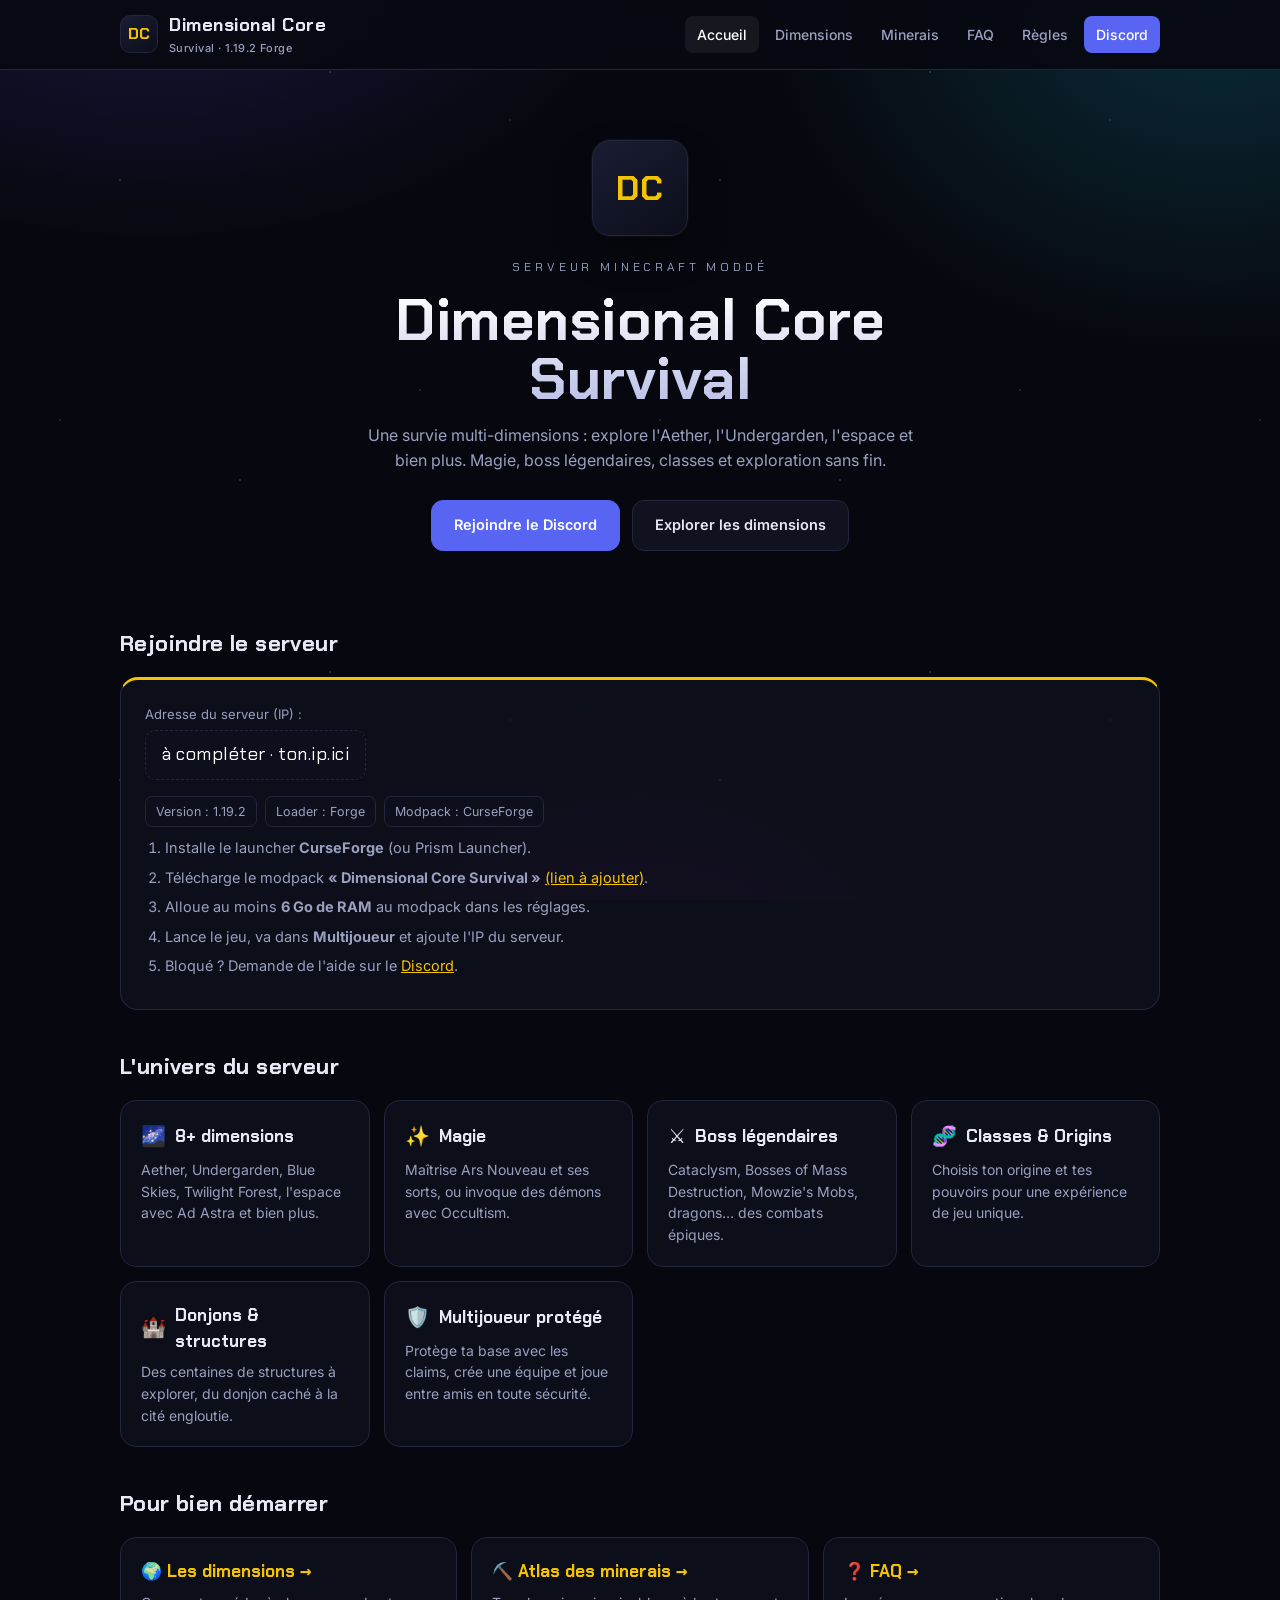
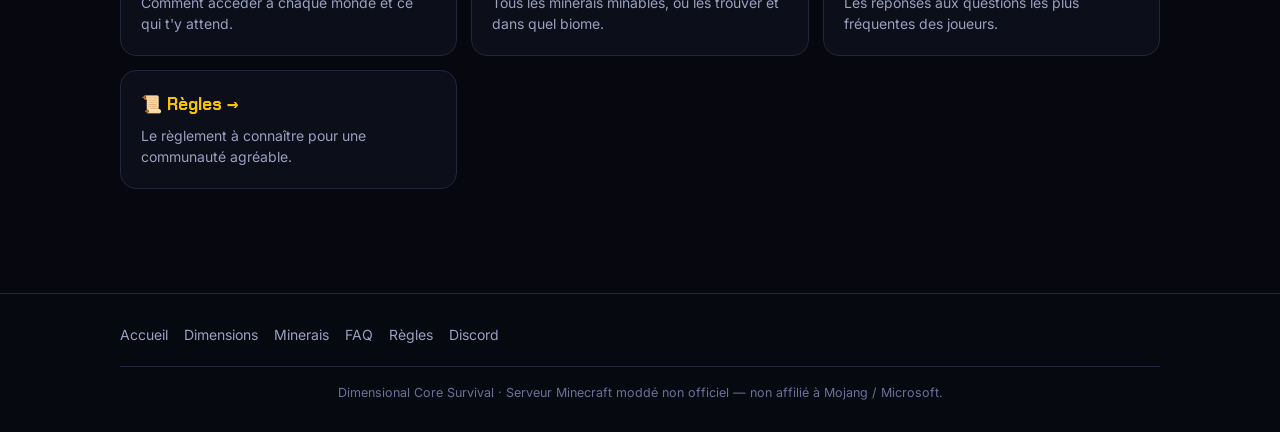
==== index.html @ c9dc5bc8 "Add files via upload" ====
<!DOCTYPE html>
<html lang="fr">
<head>
<meta charset="UTF-8">
<meta name="viewport" content="width=device-width, initial-scale=1.0">
<title>Dimensional Core Survival — Serveur Minecraft moddé</title>
<meta name="description" content="Serveur Minecraft moddé multi-dimensions : magie, boss, exploration. Rejoins l'aventure Dimensional Core Survival.">
<link rel="preconnect" href="https://fonts.googleapis.com">
<link rel="preconnect" href="https://fonts.gstatic.com" crossorigin>
<link href="https://fonts.googleapis.com/css2?family=Chakra+Petch:wght@500;600;700&family=Inter:wght@400;500;600&display=swap" rel="stylesheet">
<link rel="stylesheet" href="style.css">
</head>
<body>
<div class="stars"></div>

<header class="site-head">
  <nav class="nav">
    <a class="brand" href="index.html"><span class="mark">DC</span><span>Dimensional Core<small>Survival · 1.19.2 Forge</small></span></a>
    <button class="burger" id="burger" aria-label="Menu"><span></span></button>
    <div class="nav-links" id="navlinks">
      <a href="index.html" class="active">Accueil</a>
      <a href="dimensions.html">Dimensions</a>
      <a href="minerais.html">Minerais</a>
      <a href="faq.html">FAQ</a>
      <a href="regles.html">Règles</a>
      <a class="discord" href="https://discord.gg/F83tMfH5z" target="_blank" rel="noopener">Discord</a>
    </div>
  </nav>
</header>

<div class="wrap">

  <header class="hero">
    <div class="logo-slot">DC</div>
    <div class="eyebrow">Serveur Minecraft moddé</div>
    <h1>Dimensional Core<br>Survival</h1>
    <p class="lead">Une survie multi-dimensions : explore l'Aether, l'Undergarden, l'espace et bien plus. Magie, boss légendaires, classes et exploration sans fin.</p>
    <div class="cta">
      <a class="btn discord" href="https://discord.gg/F83tMfH5z" target="_blank" rel="noopener">Rejoindre le Discord</a>
      <a class="btn" href="dimensions.html">Explorer les dimensions</a>
    </div>
  </header>

  <!-- REJOINDRE -->
  <section class="block" id="rejoindre">
    <h2>Rejoindre le serveur</h2>
    <div class="join">
      <p style="margin:0;color:var(--muted);font-size:13px">Adresse du serveur (IP) :</p>
      <div class="ipline">
        <span class="ipchip">à compléter · ton.ip.ici</span>
      </div>
      <div class="meta">
        <span>Version : 1.19.2</span>
        <span>Loader : Forge</span>
        <span>Modpack : CurseForge</span>
      </div>
      <ol class="steps">
        <li>Installe le launcher <b>CurseForge</b> (ou Prism Launcher).</li>
        <li>Télécharge le modpack <b>« Dimensional Core Survival »</b> <a href="#" >(lien à ajouter)</a>.</li>
        <li>Alloue au moins <b>6 Go de RAM</b> au modpack dans les réglages.</li>
        <li>Lance le jeu, va dans <b>Multijoueur</b> et ajoute l'IP du serveur.</li>
        <li>Bloqué ? Demande de l'aide sur le <a href="https://discord.gg/F83tMfH5z" target="_blank" rel="noopener">Discord</a>.</li>
      </ol>
    </div>
  </section>

  <!-- UNIVERS -->
  <section class="block">
    <h2>L'univers du serveur</h2>
    <div class="grid cols-3">
      <div class="card"><h3><span class="ic">🌌</span> 8+ dimensions</h3><p>Aether, Undergarden, Blue Skies, Twilight Forest, l'espace avec Ad Astra et bien plus.</p></div>
      <div class="card"><h3><span class="ic">✨</span> Magie</h3><p>Maîtrise Ars Nouveau et ses sorts, ou invoque des démons avec Occultism.</p></div>
      <div class="card"><h3><span class="ic">⚔️</span> Boss légendaires</h3><p>Cataclysm, Bosses of Mass Destruction, Mowzie's Mobs, dragons… des combats épiques.</p></div>
      <div class="card"><h3><span class="ic">🧬</span> Classes &amp; Origins</h3><p>Choisis ton origine et tes pouvoirs pour une expérience de jeu unique.</p></div>
      <div class="card"><h3><span class="ic">🏰</span> Donjons &amp; structures</h3><p>Des centaines de structures à explorer, du donjon caché à la cité engloutie.</p></div>
      <div class="card"><h3><span class="ic">🛡️</span> Multijoueur protégé</h3><p>Protège ta base avec les claims, crée une équipe et joue entre amis en toute sécurité.</p></div>
    </div>
  </section>

  <!-- LIENS RAPIDES -->
  <section class="block section-pad">
    <h2>Pour bien démarrer</h2>
    <div class="grid cols-2">
      <a class="card" href="dimensions.html" style="text-decoration:none"><h3>🌍 Les dimensions →</h3><p>Comment accéder à chaque monde et ce qui t'y attend.</p></a>
      <a class="card" href="minerais.html" style="text-decoration:none"><h3>⛏️ Atlas des minerais →</h3><p>Tous les minerais minables, où les trouver et dans quel biome.</p></a>
      <a class="card" href="faq.html" style="text-decoration:none"><h3>❓ FAQ →</h3><p>Les réponses aux questions les plus fréquentes des joueurs.</p></a>
      <a class="card" href="regles.html" style="text-decoration:none"><h3>📜 Règles →</h3><p>Le règlement à connaître pour une communauté agréable.</p></a>
    </div>
  </section>

</div>

<footer class="site-foot">
  <div class="foot-inner">
    <div class="links">
      <a href="index.html">Accueil</a><a href="dimensions.html">Dimensions</a><a href="minerais.html">Minerais</a><a href="faq.html">FAQ</a><a href="regles.html">Règles</a><a href="https://discord.gg/F83tMfH5z" target="_blank" rel="noopener">Discord</a>
    </div>
    <div class="small">Dimensional Core Survival · Serveur Minecraft moddé non officiel — non affilié à Mojang / Microsoft.</div>
  </div>
</footer>

<script src="script.js"></script>
</body>
</html>
---- style.css ----
/* =========================================================
   Dimensional Core Survival — feuille de style partagée
   ========================================================= */
:root{
  --bg:#07080f;
  --panel:#11132099;
  --panel-solid:#121527;
  --line:#23263c;
  --txt:#e7e9f5;
  --muted:#9aa0c0;
  --faint:#6b7099;
  --gold:#f5c400;
  --display:"Chakra Petch", system-ui, sans-serif;
  --body:"Inter", system-ui, -apple-system, sans-serif;
  --maxw:1080px;
}
*{box-sizing:border-box;}
html{scroll-behavior:smooth;}
body{
  margin:0;font-family:var(--body);color:var(--txt);line-height:1.55;
  -webkit-font-smoothing:antialiased;
  background:
    radial-gradient(900px 600px at 12% -10%, #1b1740 0%, transparent 55%),
    radial-gradient(900px 700px at 95% 0%, #0a2c38 0%, transparent 50%),
    radial-gradient(700px 700px at 50% 120%, #241033 0%, transparent 55%),
    var(--bg);
  background-attachment:fixed;
}
.stars{position:fixed;inset:0;z-index:0;pointer-events:none;opacity:.5;
  background-image:
    radial-gradient(1px 1px at 20% 30%, #fff, transparent),
    radial-gradient(1px 1px at 70% 65%, #cdd, transparent),
    radial-gradient(1px 1px at 40% 80%, #fff, transparent),
    radial-gradient(1px 1px at 85% 20%, #aab, transparent),
    radial-gradient(1px 1px at 55% 12%, #fff, transparent),
    radial-gradient(1px 1px at 10% 70%, #bcd, transparent);
  background-repeat:repeat;background-size:600px 600px;}
.wrap{position:relative;z-index:1;max-width:var(--maxw);margin:0 auto;padding:0 20px;}
a{color:var(--gold);}

/* ---------- HEADER / NAV ---------- */
.site-head{position:sticky;top:0;z-index:50;
  background:#080912ee;backdrop-filter:blur(10px);
  border-bottom:1px solid var(--line);}
.nav{display:flex;align-items:center;gap:16px;max-width:var(--maxw);margin:0 auto;
  padding:12px 20px;}
.brand{display:flex;align-items:center;gap:11px;text-decoration:none;color:var(--txt);
  font-family:var(--display);font-weight:700;font-size:18px;letter-spacing:.5px;margin-right:auto;}
.brand .mark{width:38px;height:38px;border-radius:10px;display:flex;align-items:center;
  justify-content:center;background:linear-gradient(145deg,#1a1d33,#0c0e1a);
  border:1px solid var(--line);color:var(--gold);font-size:16px;flex:none;}
/* Pour ton logo : remplace le texte "DC" de .mark par
   <img src="LIEN" alt="" style="width:100%;height:100%;object-fit:contain;border-radius:8px"> */
.brand small{display:block;font-family:var(--body);font-weight:500;font-size:11px;
  color:var(--muted);letter-spacing:.04em;}
.nav-links{display:flex;align-items:center;gap:4px;}
.nav-links a{text-decoration:none;color:var(--muted);font-size:14px;font-weight:500;
  padding:8px 12px;border-radius:8px;transition:color .12s,background .12s;}
.nav-links a:hover{color:#fff;background:#ffffff0a;}
.nav-links a.active{color:#fff;background:#ffffff10;}
.nav-links a.discord{color:#fff;background:#5865F2;}
.nav-links a.discord:hover{background:#4752d4;}
.burger{display:none;background:none;border:1px solid var(--line);border-radius:9px;
  width:42px;height:38px;cursor:pointer;align-items:center;justify-content:center;}
.burger span,.burger span::before,.burger span::after{content:"";display:block;width:18px;
  height:2px;background:var(--txt);position:relative;transition:.2s;}
.burger span::before{position:absolute;top:-6px;}
.burger span::after{position:absolute;top:6px;}

@media(max-width:760px){
  .burger{display:flex;}
  .nav-links{position:absolute;top:100%;left:0;right:0;flex-direction:column;align-items:stretch;
    gap:2px;background:#0a0c16;border-bottom:1px solid var(--line);padding:10px 16px 16px;
    display:none;}
  .nav-links.open{display:flex;}
  .nav-links a{padding:12px;border-radius:10px;}
}

/* ---------- HERO ---------- */
.hero{padding:70px 0 36px;text-align:center;}
.hero .logo-slot{width:96px;height:96px;margin:0 auto 22px;border-radius:18px;
  display:flex;align-items:center;justify-content:center;
  background:linear-gradient(145deg,#1a1d33,#0c0e1a);border:1px solid var(--line);
  box-shadow:0 0 0 1px #ffffff08,0 18px 50px -20px #000;
  font-family:var(--display);font-weight:700;font-size:34px;color:var(--gold);letter-spacing:1px;}
.eyebrow{font-family:var(--display);text-transform:uppercase;letter-spacing:.32em;
  font-size:12px;color:var(--muted);margin-bottom:14px;}
h1{font-family:var(--display);font-weight:700;font-size:clamp(32px,6vw,58px);line-height:1.02;
  margin:0 0 14px;letter-spacing:.5px;
  background:linear-gradient(180deg,#fff,#b9bee6);-webkit-background-clip:text;
  background-clip:text;color:transparent;}
.hero p.lead{max-width:580px;margin:0 auto;color:var(--muted);font-size:16px;}
.cta{display:flex;gap:12px;justify-content:center;flex-wrap:wrap;margin-top:28px;}
.btn{display:inline-flex;align-items:center;gap:8px;text-decoration:none;font-weight:600;
  font-size:14.5px;padding:13px 22px;border-radius:12px;border:1px solid var(--line);
  color:var(--txt);background:#10121f;transition:transform .12s,border-color .12s,background .12s;}
.btn:hover{transform:translateY(-2px);}
.btn.primary{background:var(--gold);color:#0a0a12;border-color:var(--gold);}
.btn.discord{background:#5865F2;color:#fff;border-color:#5865F2;}

/* ---------- PAGE TITLE (sous-pages) ---------- */
.page-title{padding:50px 0 6px;}
.page-title .eyebrow{margin-bottom:10px;}
.page-title h1{font-size:clamp(30px,5vw,46px);text-align:left;}
.page-title p{color:var(--muted);max-width:680px;margin:6px 0 0;}

/* ---------- SECTIONS GÉNÉRIQUES ---------- */
section.block{margin-top:40px;}
section.block > h2{font-family:var(--display);font-size:22px;margin:0 0 16px;letter-spacing:.4px;}

/* feature grid (accueil) */
.grid{display:grid;gap:14px;}
.grid.cols-3{grid-template-columns:repeat(auto-fill,minmax(240px,1fr));}
.grid.cols-2{grid-template-columns:repeat(auto-fill,minmax(300px,1fr));}
.card{background:var(--panel);border:1px solid var(--line);border-radius:16px;padding:20px;}
.card h3{font-family:var(--display);font-size:17px;margin:0 0 7px;display:flex;align-items:center;gap:9px;}
.card p{margin:0;color:var(--muted);font-size:14px;}
.card .ic{font-size:20px;}

/* join box */
.join{background:var(--panel);border:1px solid var(--line);border-radius:18px;padding:24px;
  border-top:3px solid var(--gold);}
.join .ipline{display:flex;flex-wrap:wrap;gap:10px;align-items:center;margin:6px 0 16px;}
.ipchip{font-family:var(--display);font-size:18px;letter-spacing:.5px;background:#0d0f1c;
  border:1px dashed var(--line);border-radius:10px;padding:10px 16px;color:#fff;}
.meta{display:flex;flex-wrap:wrap;gap:8px;margin-top:6px;}
.meta span{font-size:12.5px;color:var(--muted);background:#0d0f1c;border:1px solid var(--line);
  border-radius:7px;padding:5px 10px;}
ol.steps{margin:10px 0 0;padding-left:20px;color:var(--muted);font-size:14.5px;}
ol.steps li{margin:7px 0;}

/* ---------- DIMENSION CARDS ---------- */
.dim-grid{display:grid;gap:16px;grid-template-columns:repeat(auto-fill,minmax(280px,1fr));margin-top:8px;}
.dim-card{--accent:#7c84ff;background:var(--panel);border:1px solid var(--line);
  border-radius:18px;border-top:3px solid var(--accent);padding:22px;
  box-shadow:0 0 60px -34px var(--accent);scroll-margin-top:80px;transition:transform .12s;}
.dim-card:hover{transform:translateY(-3px);}
.dim-card .badge-dim{display:inline-flex;align-items:center;gap:7px;font-family:var(--display);
  font-size:11px;letter-spacing:.16em;text-transform:uppercase;color:var(--accent);
  border:1px solid var(--accent);border-radius:6px;padding:3px 9px;margin-bottom:12px;}
.dim-card h3{font-family:var(--display);font-size:20px;margin:0 0 8px;color:#fff;}
.dim-card p{margin:0 0 14px;color:var(--muted);font-size:14px;}
.dim-card .how{font-size:13.5px;color:var(--txt);background:#0d0f1c;border-left:3px solid var(--accent);
  border-radius:8px;padding:11px 13px;}
.dim-card .how b{color:var(--accent);}

/* ---------- ORE ATLAS (page minerais) ---------- */
.search{margin:8px auto 8px;max-width:480px;position:relative;}
.search input{width:100%;padding:15px 18px 15px 46px;border-radius:14px;background:var(--panel-solid);
  border:1px solid var(--line);color:var(--txt);font-family:var(--body);font-size:15px;outline:none;
  transition:border-color .15s,box-shadow .15s;}
.search input:focus{border-color:var(--gold);box-shadow:0 0 0 3px #f5c40022;}
.search svg{position:absolute;left:16px;top:50%;transform:translateY(-50%);width:18px;height:18px;stroke:var(--muted);}
.count{color:var(--faint);font-size:13px;margin:10px 0 0;min-height:18px;}
.portals{display:flex;flex-wrap:wrap;gap:9px;margin:18px 0 0;}
.portals a{display:inline-flex;align-items:center;gap:8px;padding:8px 14px;border-radius:999px;
  background:#10121f;border:1px solid var(--line);text-decoration:none;color:var(--txt);
  font-size:13px;font-weight:500;transition:transform .12s,border-color .12s;}
.portals a:hover{transform:translateY(-2px);border-color:var(--dot,#444);}
.portals a .dot{width:9px;height:9px;border-radius:50%;background:var(--dot);box-shadow:0 0 8px var(--dot);}
section.dim{--accent:#7c84ff;margin-top:34px;padding:26px;border-radius:20px;background:var(--panel);
  border:1px solid var(--line);border-top:3px solid var(--accent);
  box-shadow:0 0 60px -30px var(--accent),0 24px 60px -40px #000;scroll-margin-top:80px;}
.dim-head{display:flex;align-items:baseline;gap:14px;flex-wrap:wrap;margin-bottom:4px;}
.dim-head h2{font-family:var(--display);font-weight:700;font-size:24px;margin:0;color:#fff;letter-spacing:.4px;}
.dim-head .tag{font-family:var(--display);font-size:11px;letter-spacing:.18em;text-transform:uppercase;
  color:var(--accent);border:1px solid var(--accent);border-radius:6px;padding:3px 8px;opacity:.9;}
.dim-desc{color:var(--muted);font-size:14px;margin:6px 0 18px;}
.sub{font-family:var(--display);font-size:12px;letter-spacing:.14em;text-transform:uppercase;
  color:var(--faint);margin:18px 0 10px;}
.ores{display:grid;grid-template-columns:repeat(auto-fill,minmax(220px,1fr));gap:10px;}
.ore{background:#0e1020;border:1px solid var(--line);border-radius:12px;padding:12px 14px;
  display:flex;flex-direction:column;gap:3px;transition:border-color .12s,transform .12s;}
.ore:hover{border-color:var(--accent);transform:translateY(-2px);}
.ore .nm{font-weight:600;font-size:14.5px;display:flex;align-items:center;gap:7px;}
.ore .nm::before{content:"";width:8px;height:8px;border-radius:2px;background:var(--accent);
  box-shadow:0 0 7px var(--accent);flex:none;}
.ore .loc{font-size:12.5px;color:var(--muted);}
.ore .badge{align-self:flex-start;margin-top:4px;font-size:10.5px;font-weight:600;letter-spacing:.04em;
  padding:2px 7px;border-radius:5px;background:var(--accent);color:#06070d;opacity:.92;}
details.cc{margin-top:12px;border:1px dashed var(--line);border-radius:12px;background:#0c0e1c;overflow:hidden;}
details.cc>summary{cursor:pointer;list-style:none;padding:13px 16px;font-weight:600;font-size:14px;
  display:flex;align-items:center;justify-content:space-between;color:#fff;}
details.cc>summary::-webkit-details-marker{display:none;}
details.cc>summary .chev{transition:transform .2s;color:var(--accent);}
details.cc[open]>summary .chev{transform:rotate(90deg);}
.cc-body{padding:0 16px 16px;}
.cc-body .sub{margin-top:14px;}
.chips{display:flex;flex-wrap:wrap;gap:6px;}
.chip{font-size:12.5px;padding:5px 10px;border-radius:7px;background:#141733;border:1px solid var(--line);color:#cfd3ee;}
.note{font-size:13px;color:var(--muted);background:#0e1020;border-left:3px solid var(--accent);
  padding:11px 14px;border-radius:8px;margin-top:14px;}

/* ---------- FAQ ACCORDION ---------- */
.faq-cat{margin-top:26px;}
.faq-cat > h2{font-family:var(--display);font-size:20px;margin:0 0 12px;display:flex;align-items:center;gap:10px;}
details.q{background:var(--panel);border:1px solid var(--line);border-radius:12px;margin-bottom:8px;overflow:hidden;}
details.q>summary{cursor:pointer;list-style:none;padding:15px 18px;font-weight:500;font-size:15px;
  display:flex;align-items:center;justify-content:space-between;gap:12px;color:var(--txt);}
details.q>summary::-webkit-details-marker{display:none;}
details.q>summary .plus{color:var(--gold);font-size:20px;line-height:1;transition:transform .2s;flex:none;}
details.q[open]>summary .plus{transform:rotate(45deg);}
details.q .ans{padding:0 18px 16px;color:var(--muted);font-size:14px;}
details.q .ans a{color:var(--gold);}

/* ---------- RULES ---------- */
.rule{display:flex;gap:14px;background:var(--panel);border:1px solid var(--line);border-radius:14px;
  padding:16px 18px;margin-bottom:10px;}
.rule .n{font-family:var(--display);font-weight:700;font-size:20px;color:var(--gold);flex:none;
  width:30px;text-align:center;}
.rule h3{margin:0 0 4px;font-size:15.5px;}
.rule p{margin:0;color:var(--muted);font-size:14px;}

/* ---------- FOOTER ---------- */
footer.site-foot{margin-top:64px;border-top:1px solid var(--line);background:#080912aa;}
.foot-inner{max-width:var(--maxw);margin:0 auto;padding:30px 20px;display:flex;flex-wrap:wrap;
  gap:20px;justify-content:space-between;align-items:center;}
.foot-inner .links{display:flex;flex-wrap:wrap;gap:16px;}
.foot-inner a{color:var(--muted);text-decoration:none;font-size:14px;}
.foot-inner a:hover{color:#fff;}
.foot-inner .small{color:var(--faint);font-size:12.5px;width:100%;text-align:center;border-top:1px solid var(--line);padding-top:16px;}

.hidden{display:none !important;}
.empty{text-align:center;color:var(--faint);padding:30px;font-size:14px;}
.section-pad{padding-bottom:40px;}

@media (prefers-reduced-motion: reduce){*{transition:none !important;scroll-behavior:auto !important;}}
@media(max-width:520px){
  section.dim{padding:20px 16px;}
  .ores{grid-template-columns:1fr 1fr;}
  .page-title h1{text-align:left;}
}
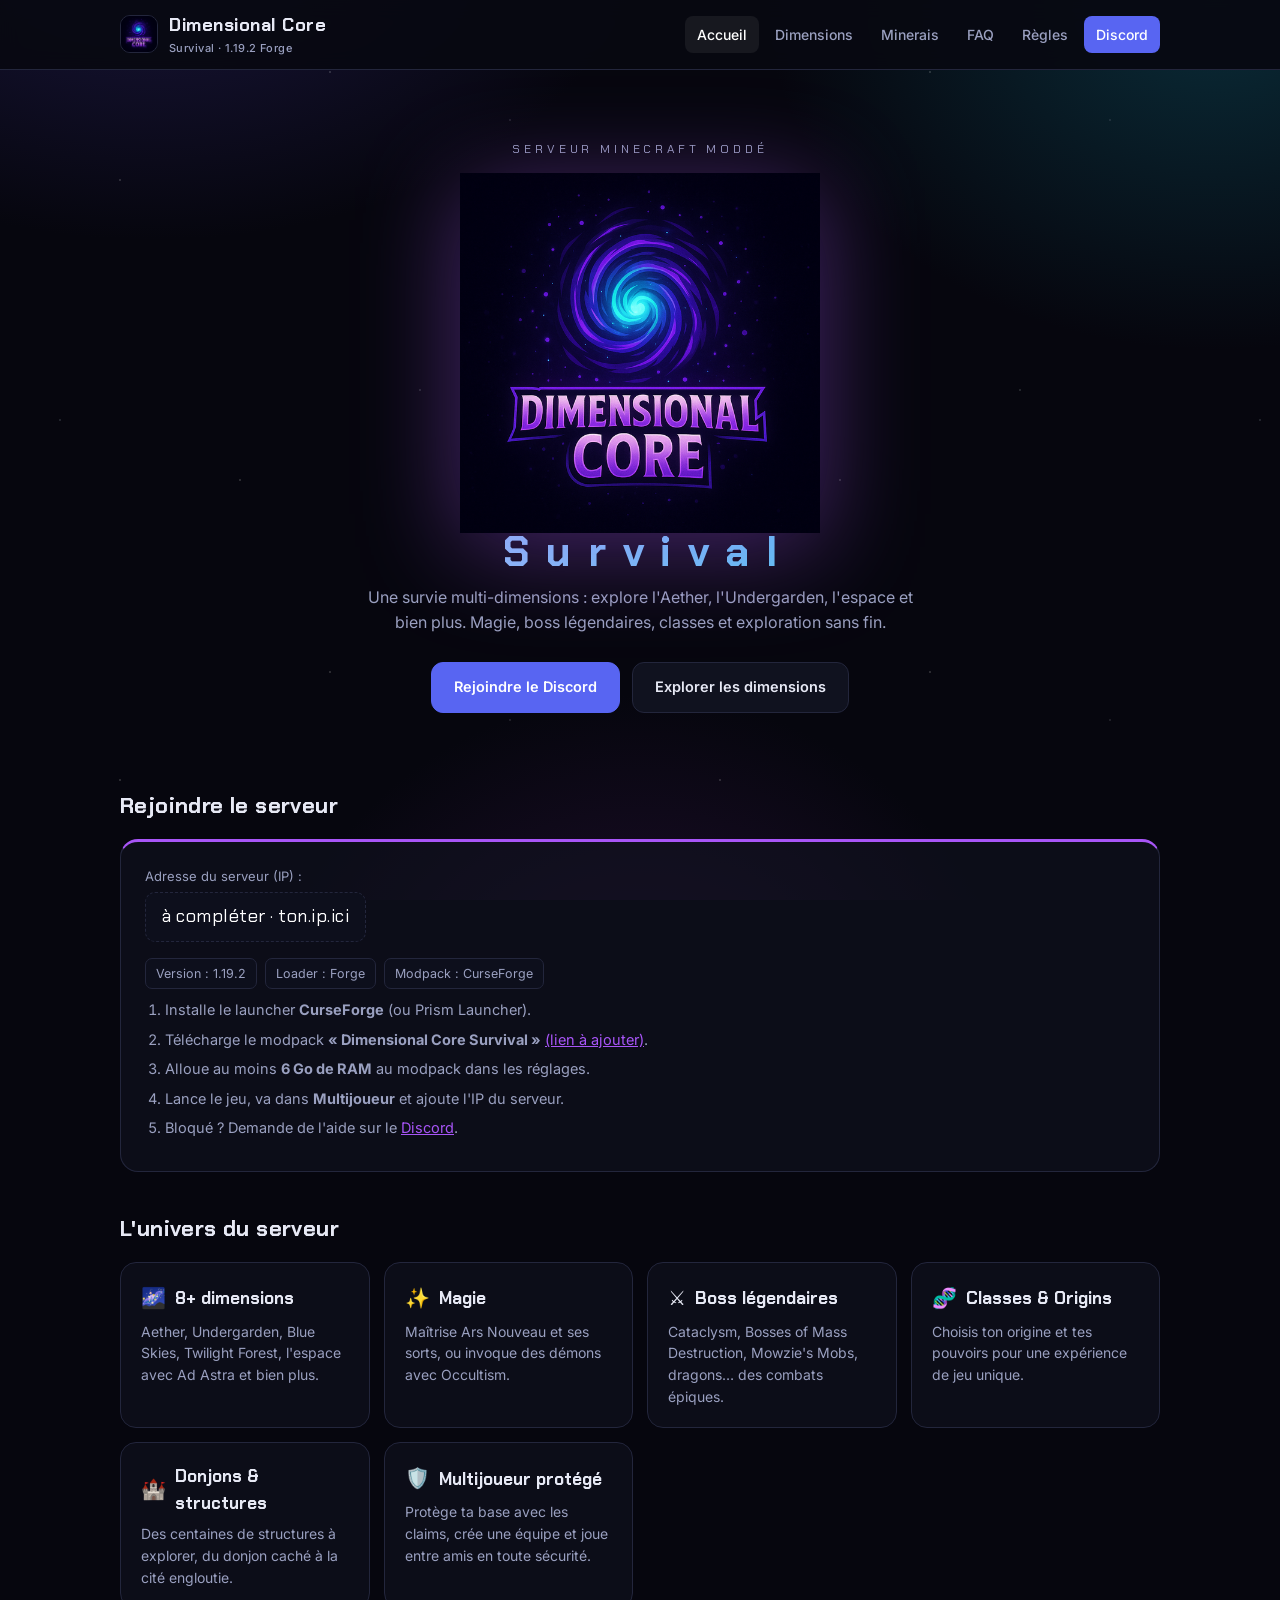
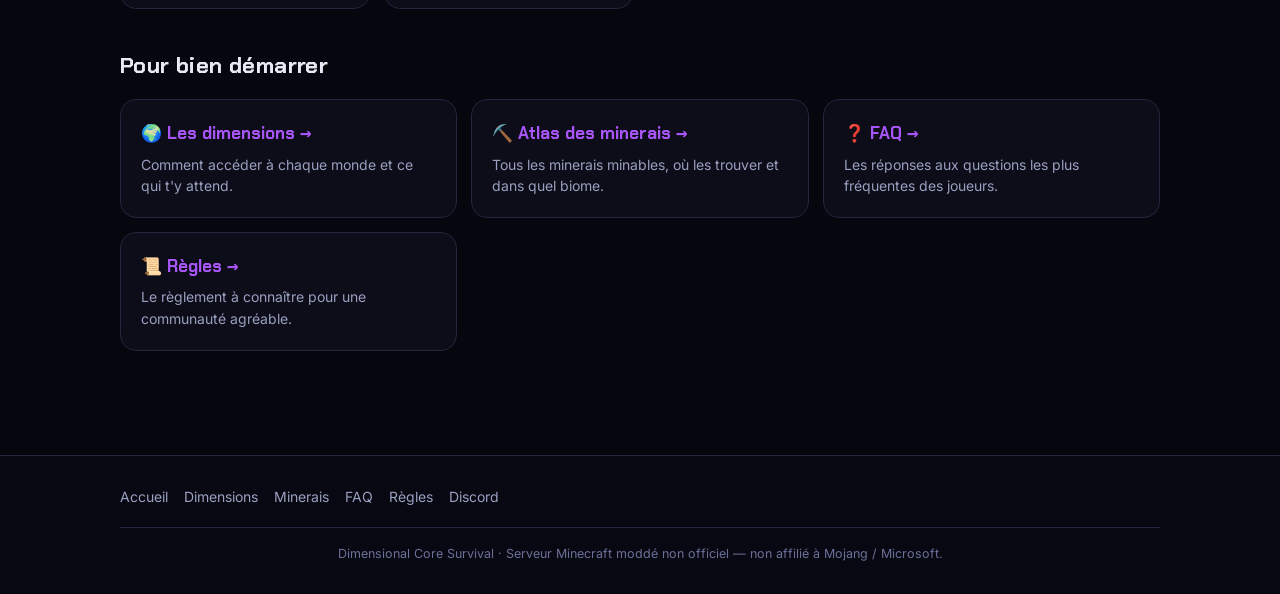
==== commit db8f83d7: "Add files via upload" ====
--- a/index.html
+++ b/index.html
@@ -8,6 +8,7 @@
 <link rel="preconnect" href="https://fonts.googleapis.com">
 <link rel="preconnect" href="https://fonts.gstatic.com" crossorigin>
 <link href="https://fonts.googleapis.com/css2?family=Chakra+Petch:wght@500;600;700&family=Inter:wght@400;500;600&display=swap" rel="stylesheet">
+<link rel="icon" href="logo.png">
 <link rel="stylesheet" href="style.css">
 </head>
 <body>
@@ -15,7 +16,7 @@
 
 <header class="site-head">
   <nav class="nav">
-    <a class="brand" href="index.html"><span class="mark">DC</span><span>Dimensional Core<small>Survival · 1.19.2 Forge</small></span></a>
+    <a class="brand" href="index.html"><span class="mark"><img src="logo.png" alt="Dimensional Core"></span><span>Dimensional Core<small>Survival · 1.19.2 Forge</small></span></a>
     <button class="burger" id="burger" aria-label="Menu"><span></span></button>
     <div class="nav-links" id="navlinks">
       <a href="index.html" class="active">Accueil</a>
@@ -31,9 +32,11 @@
 <div class="wrap">
 
   <header class="hero">
-    <div class="logo-slot">DC</div>
     <div class="eyebrow">Serveur Minecraft moddé</div>
-    <h1>Dimensional Core<br>Survival</h1>
+    <div class="hero-brand">
+      <img class="hero-logo" src="logo.png" alt="Dimensional Core">
+      <h1 class="survival">Survival</h1>
+    </div>
     <p class="lead">Une survie multi-dimensions : explore l'Aether, l'Undergarden, l'espace et bien plus. Magie, boss légendaires, classes et exploration sans fin.</p>
     <div class="cta">
       <a class="btn discord" href="https://discord.gg/F83tMfH5z" target="_blank" rel="noopener">Rejoindre le Discord</a>
--- a/style.css
+++ b/style.css
@@ -2,14 +2,15 @@
    Dimensional Core Survival — feuille de style partagée
    ========================================================= */
 :root{
-  --bg:#07080f;
+  --bg:#06060e;
   --panel:#11132099;
   --panel-solid:#121527;
   --line:#23263c;
   --txt:#e7e9f5;
   --muted:#9aa0c0;
   --faint:#6b7099;
-  --gold:#f5c400;
+  --gold:#a855f7;   /* violet de marque (vortex du logo) */
+  --cyan:#22d3ee;   /* cyan du centre du vortex */
   --display:"Chakra Petch", system-ui, sans-serif;
   --body:"Inter", system-ui, -apple-system, sans-serif;
   --maxw:1080px;
@@ -48,7 +49,8 @@
   font-family:var(--display);font-weight:700;font-size:18px;letter-spacing:.5px;margin-right:auto;}
 .brand .mark{width:38px;height:38px;border-radius:10px;display:flex;align-items:center;
   justify-content:center;background:linear-gradient(145deg,#1a1d33,#0c0e1a);
-  border:1px solid var(--line);color:var(--gold);font-size:16px;flex:none;}
+  border:1px solid var(--line);color:var(--gold);font-size:16px;flex:none;overflow:hidden;}
+.brand .mark img{width:100%;height:100%;object-fit:cover;display:block;}
 /* Pour ton logo : remplace le texte "DC" de .mark par
    <img src="LIEN" alt="" style="width:100%;height:100%;object-fit:contain;border-radius:8px"> */
 .brand small{display:block;font-family:var(--body);font-weight:500;font-size:11px;
@@ -89,13 +91,20 @@
   margin:0 0 14px;letter-spacing:.5px;
   background:linear-gradient(180deg,#fff,#b9bee6);-webkit-background-clip:text;
   background-clip:text;color:transparent;}
+.hero-brand{margin:0 0 10px;}
+.hero-logo{display:block;width:min(82%,360px);height:auto;margin:0 auto;
+  filter:drop-shadow(0 14px 50px #a855f766);}
+h1.survival{font-size:clamp(24px,5vw,42px);letter-spacing:.4em;text-indent:.4em;
+  margin:-4px 0 0;line-height:1.1;
+  background:linear-gradient(90deg,#c4b5fd,#22d3ee);-webkit-background-clip:text;
+  background-clip:text;color:transparent;}
 .hero p.lead{max-width:580px;margin:0 auto;color:var(--muted);font-size:16px;}
 .cta{display:flex;gap:12px;justify-content:center;flex-wrap:wrap;margin-top:28px;}
 .btn{display:inline-flex;align-items:center;gap:8px;text-decoration:none;font-weight:600;
   font-size:14.5px;padding:13px 22px;border-radius:12px;border:1px solid var(--line);
   color:var(--txt);background:#10121f;transition:transform .12s,border-color .12s,background .12s;}
 .btn:hover{transform:translateY(-2px);}
-.btn.primary{background:var(--gold);color:#0a0a12;border-color:var(--gold);}
+.btn.primary{background:var(--gold);color:#fff;border-color:var(--gold);}
 .btn.discord{background:#5865F2;color:#fff;border-color:#5865F2;}
 
 /* ---------- PAGE TITLE (sous-pages) ---------- */
@@ -149,7 +158,7 @@
 .search input{width:100%;padding:15px 18px 15px 46px;border-radius:14px;background:var(--panel-solid);
   border:1px solid var(--line);color:var(--txt);font-family:var(--body);font-size:15px;outline:none;
   transition:border-color .15s,box-shadow .15s;}
-.search input:focus{border-color:var(--gold);box-shadow:0 0 0 3px #f5c40022;}
+.search input:focus{border-color:var(--gold);box-shadow:0 0 0 3px #a855f733;}
 .search svg{position:absolute;left:16px;top:50%;transform:translateY(-50%);width:18px;height:18px;stroke:var(--muted);}
 .count{color:var(--faint);font-size:13px;margin:10px 0 0;min-height:18px;}
 .portals{display:flex;flex-wrap:wrap;gap:9px;margin:18px 0 0;}
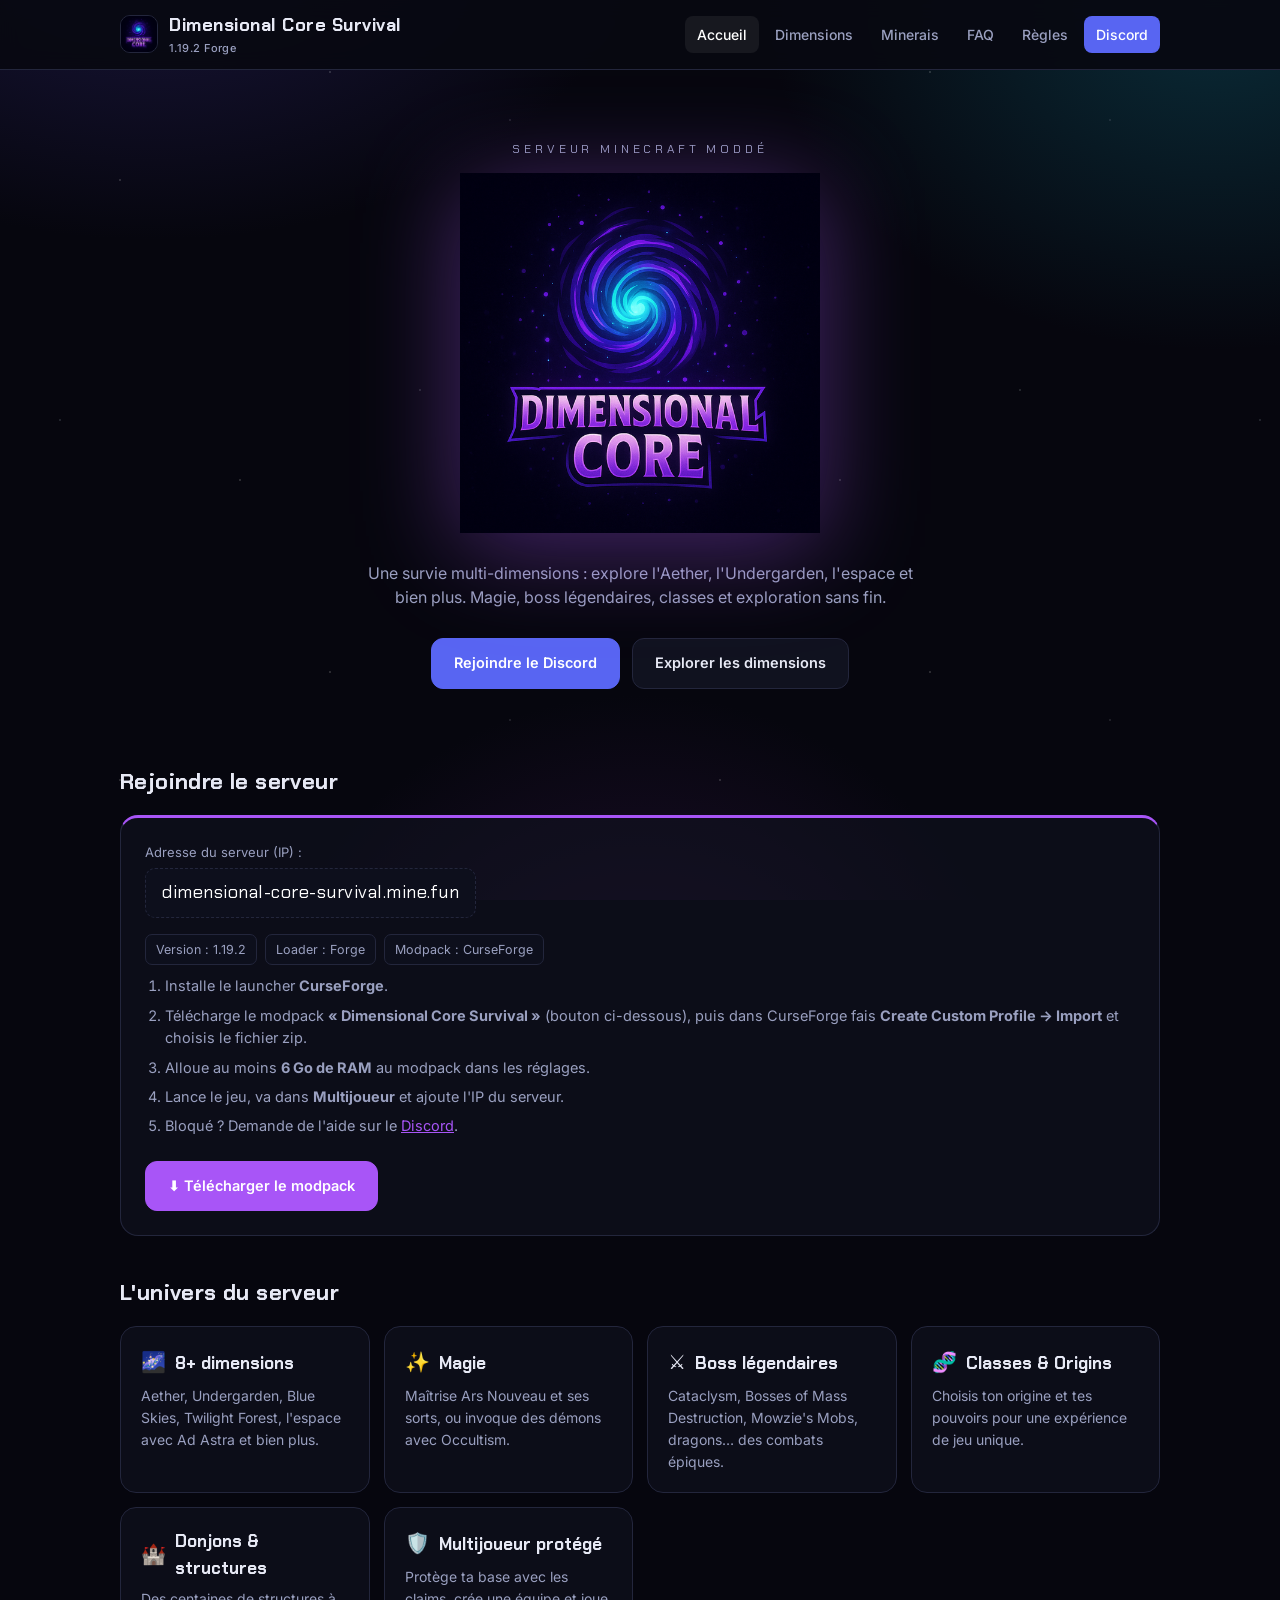
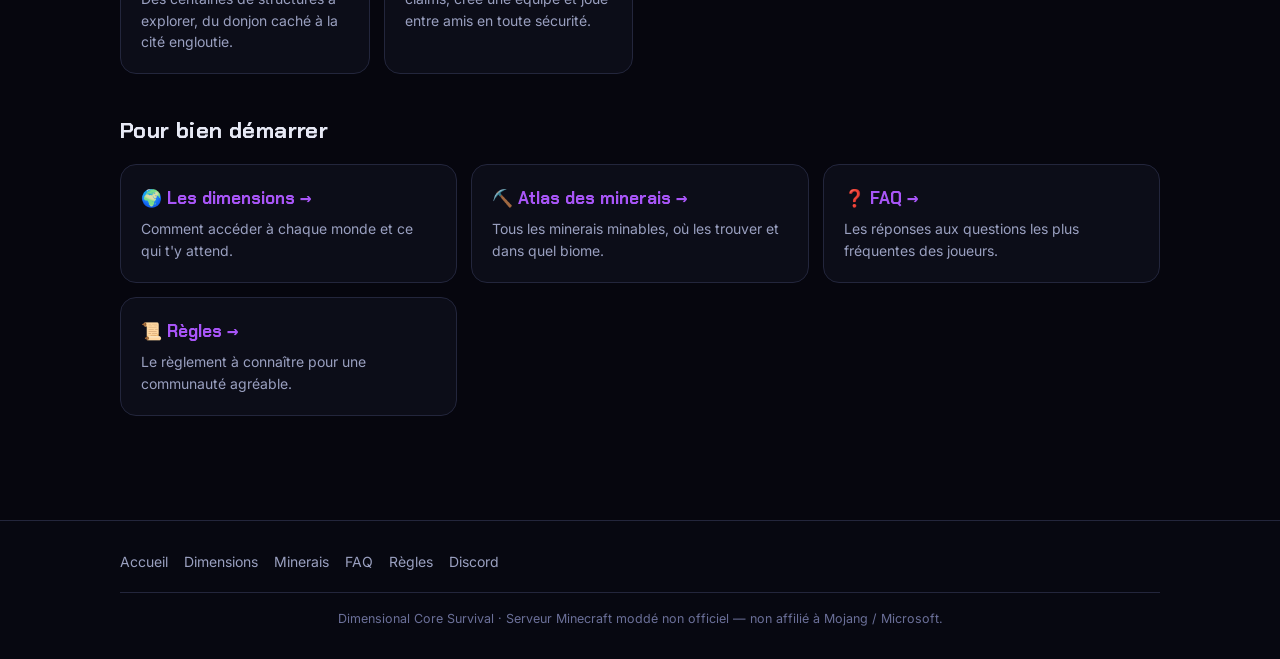
==== commit 58f9a3a6: "Add files via upload" ====
--- a/index.html
+++ b/index.html
@@ -16,7 +16,7 @@
 
 <header class="site-head">
   <nav class="nav">
-    <a class="brand" href="index.html"><span class="mark"><img src="logo.png" alt="Dimensional Core"></span><span>Dimensional Core<small>Survival · 1.19.2 Forge</small></span></a>
+    <a class="brand" href="index.html"><span class="mark"><img src="logo.png" alt="Dimensional Core"></span><span>Dimensional Core Survival<small>1.19.2 Forge</small></span></a>
     <button class="burger" id="burger" aria-label="Menu"><span></span></button>
     <div class="nav-links" id="navlinks">
       <a href="index.html" class="active">Accueil</a>
@@ -33,10 +33,9 @@
 
   <header class="hero">
     <div class="eyebrow">Serveur Minecraft moddé</div>
-    <div class="hero-brand">
-      <img class="hero-logo" src="logo.png" alt="Dimensional Core">
-      <h1 class="survival">Survival</h1>
-    </div>
+    <h1 class="hero-brand">
+      <img class="hero-logo" src="logo.png" alt="Dimensional Core Survival">
+    </h1>
     <p class="lead">Une survie multi-dimensions : explore l'Aether, l'Undergarden, l'espace et bien plus. Magie, boss légendaires, classes et exploration sans fin.</p>
     <div class="cta">
       <a class="btn discord" href="https://discord.gg/F83tMfH5z" target="_blank" rel="noopener">Rejoindre le Discord</a>
@@ -50,7 +49,7 @@
     <div class="join">
       <p style="margin:0;color:var(--muted);font-size:13px">Adresse du serveur (IP) :</p>
       <div class="ipline">
-        <span class="ipchip">à compléter · ton.ip.ici</span>
+        <span class="ipchip">dimensional-core-survival.mine.fun</span>
       </div>
       <div class="meta">
         <span>Version : 1.19.2</span>
@@ -58,12 +57,13 @@
         <span>Modpack : CurseForge</span>
       </div>
       <ol class="steps">
-        <li>Installe le launcher <b>CurseForge</b> (ou Prism Launcher).</li>
-        <li>Télécharge le modpack <b>« Dimensional Core Survival »</b> <a href="#" >(lien à ajouter)</a>.</li>
+        <li>Installe le launcher <b>CurseForge</b>.</li>
+        <li>Télécharge le modpack <b>« Dimensional Core Survival »</b> (bouton ci-dessous), puis dans CurseForge fais <b>Create Custom Profile → Import</b> et choisis le fichier zip.</li>
         <li>Alloue au moins <b>6 Go de RAM</b> au modpack dans les réglages.</li>
         <li>Lance le jeu, va dans <b>Multijoueur</b> et ajoute l'IP du serveur.</li>
         <li>Bloqué ? Demande de l'aide sur le <a href="https://discord.gg/F83tMfH5z" target="_blank" rel="noopener">Discord</a>.</li>
       </ol>
+      <a class="btn primary" href="modpack.zip" download="Dimensional-Core-Survival.zip" style="margin-top:16px">⬇ Télécharger le modpack</a>
     </div>
   </section>
 
--- a/style.css
+++ b/style.css
@@ -91,7 +91,7 @@
   margin:0 0 14px;letter-spacing:.5px;
   background:linear-gradient(180deg,#fff,#b9bee6);-webkit-background-clip:text;
   background-clip:text;color:transparent;}
-.hero-brand{margin:0 0 10px;}
+.hero-brand{margin:0 0 28px;background:none;-webkit-text-fill-color:initial;}
 .hero-logo{display:block;width:min(82%,360px);height:auto;margin:0 auto;
   filter:drop-shadow(0 14px 50px #a855f766);}
 h1.survival{font-size:clamp(24px,5vw,42px);letter-spacing:.4em;text-indent:.4em;
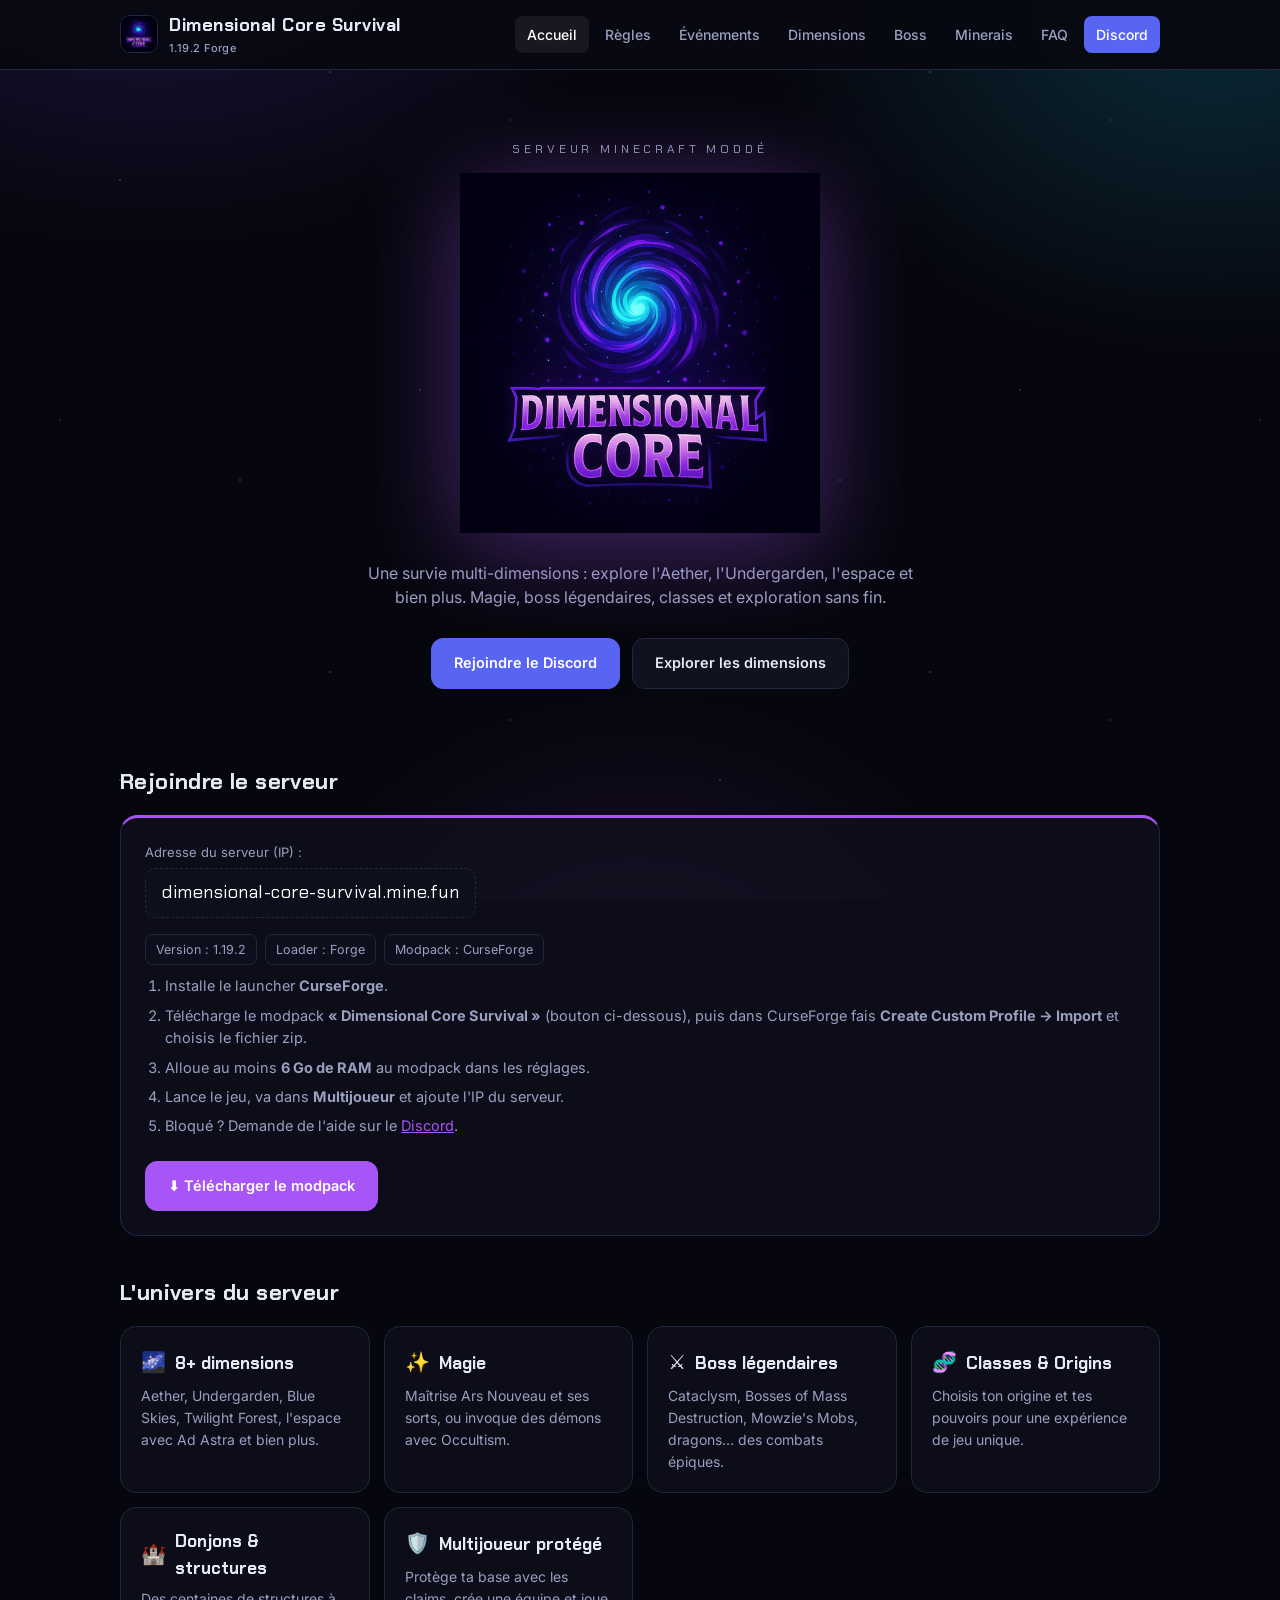
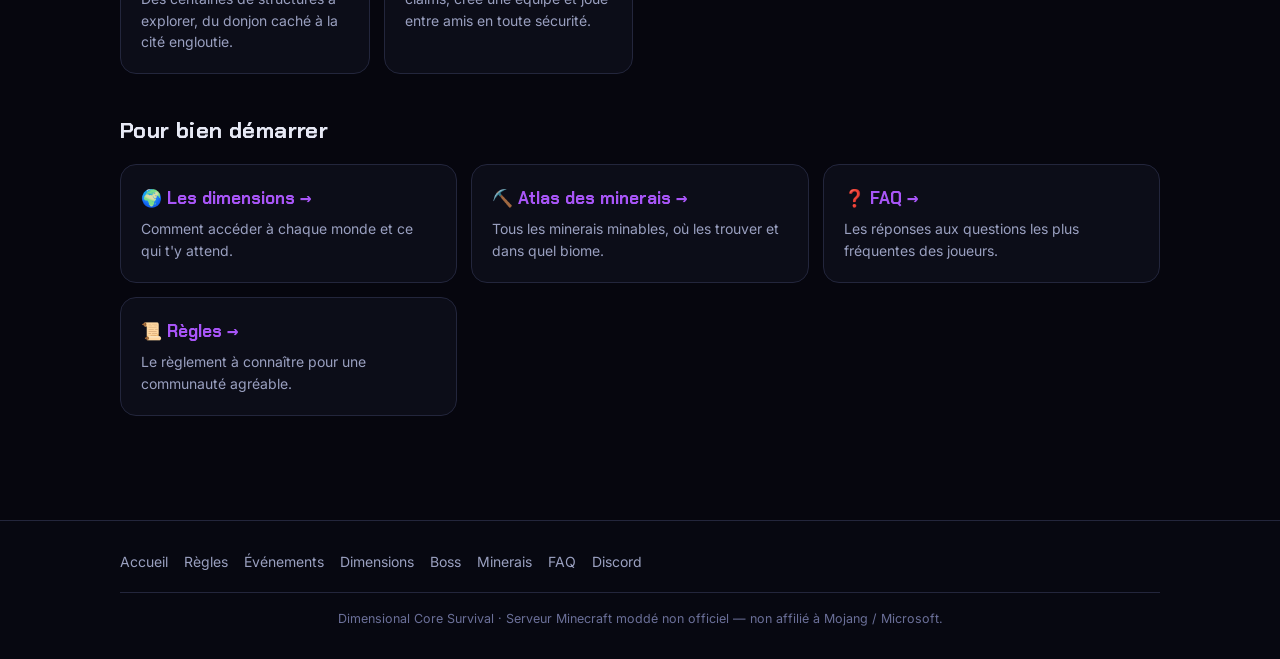
==== commit 633dc0dd: "Add files via upload" ====
--- a/index.html
+++ b/index.html
@@ -20,10 +20,12 @@
     <button class="burger" id="burger" aria-label="Menu"><span></span></button>
     <div class="nav-links" id="navlinks">
       <a href="index.html" class="active">Accueil</a>
+      <a href="regles.html">Règles</a>
+      <a href="evenements.html">Événements</a>
       <a href="dimensions.html">Dimensions</a>
+      <a href="boss.html">Boss</a>
       <a href="minerais.html">Minerais</a>
       <a href="faq.html">FAQ</a>
-      <a href="regles.html">Règles</a>
       <a class="discord" href="https://discord.gg/F83tMfH5z" target="_blank" rel="noopener">Discord</a>
     </div>
   </nav>
@@ -96,7 +98,7 @@
 <footer class="site-foot">
   <div class="foot-inner">
     <div class="links">
-      <a href="index.html">Accueil</a><a href="dimensions.html">Dimensions</a><a href="minerais.html">Minerais</a><a href="faq.html">FAQ</a><a href="regles.html">Règles</a><a href="https://discord.gg/F83tMfH5z" target="_blank" rel="noopener">Discord</a>
+      <a href="index.html">Accueil</a><a href="regles.html">Règles</a><a href="evenements.html">Événements</a><a href="dimensions.html">Dimensions</a><a href="boss.html">Boss</a><a href="minerais.html">Minerais</a><a href="faq.html">FAQ</a><a class="discord" href="https://discord.gg/F83tMfH5z" target="_blank" rel="noopener">Discord</a>
     </div>
     <div class="small">Dimensional Core Survival · Serveur Minecraft moddé non officiel — non affilié à Mojang / Microsoft.</div>
   </div>
--- a/style.css
+++ b/style.css
@@ -229,6 +229,19 @@
 .foot-inner a:hover{color:#fff;}
 .foot-inner .small{color:var(--faint);font-size:12.5px;width:100%;text-align:center;border-top:1px solid var(--line);padding-top:16px;}
 
+.boss-list{list-style:none;margin:12px 0 0;padding:0;}
+.boss-list li{padding:9px 0;border-top:1px solid var(--line);font-size:14.5px;color:var(--txt);}
+.boss-list li:first-child{border-top:none;}
+.boss-list li small{display:block;color:var(--muted);font-size:12.5px;margin-top:2px;}
+.order-note{background:var(--panel);border:1px solid var(--line);border-left:3px solid var(--gold);
+  border-radius:14px;padding:18px 20px;margin-top:8px;}
+.order-note h3{font-family:var(--display);margin:0 0 8px;font-size:16px;color:#fff;}
+.order-note p{margin:0;color:var(--muted);font-size:14px;}
+.coming{text-align:center;padding:60px 20px;}
+.coming .big{font-size:54px;margin-bottom:10px;}
+.coming h2{font-family:var(--display);font-size:26px;margin:0 0 10px;color:#fff;}
+.coming p{color:var(--muted);max-width:460px;margin:0 auto;}
+
 .hidden{display:none !important;}
 .empty{text-align:center;color:var(--faint);padding:30px;font-size:14px;}
 .section-pad{padding-bottom:40px;}
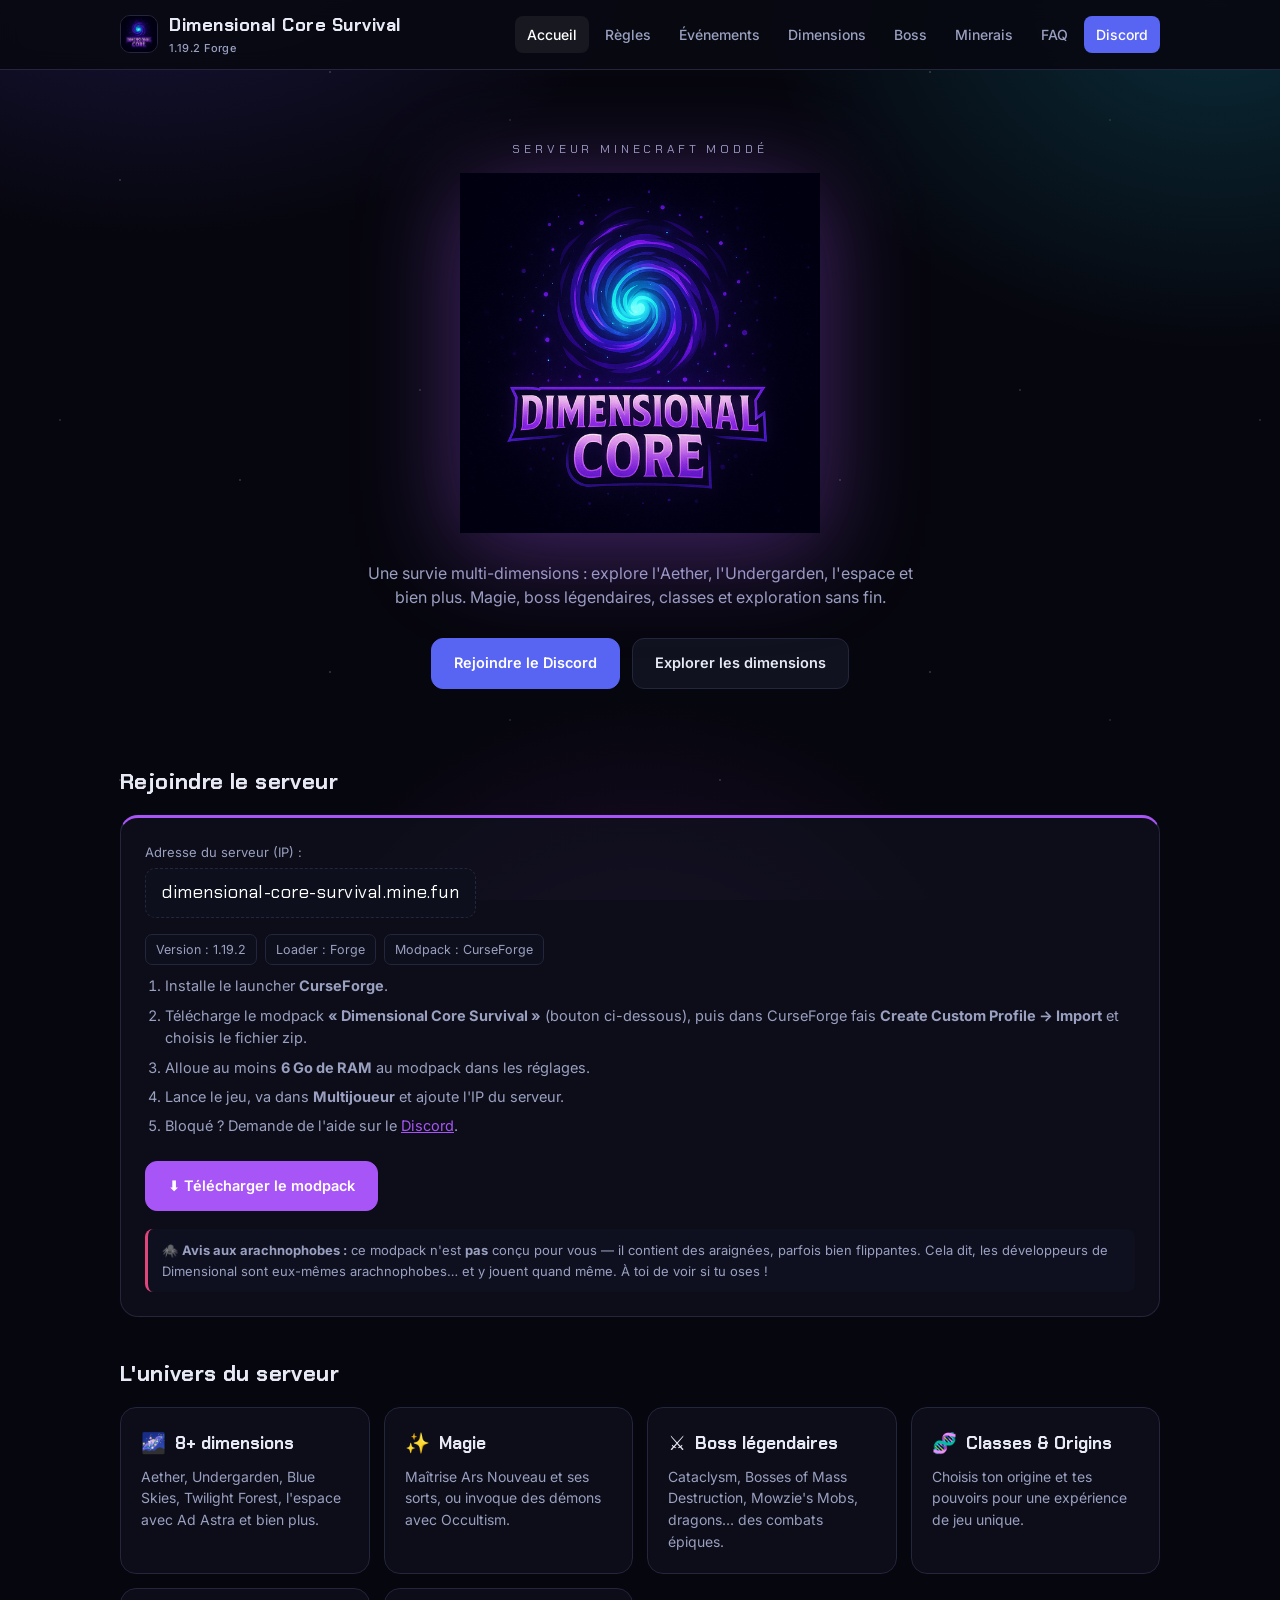
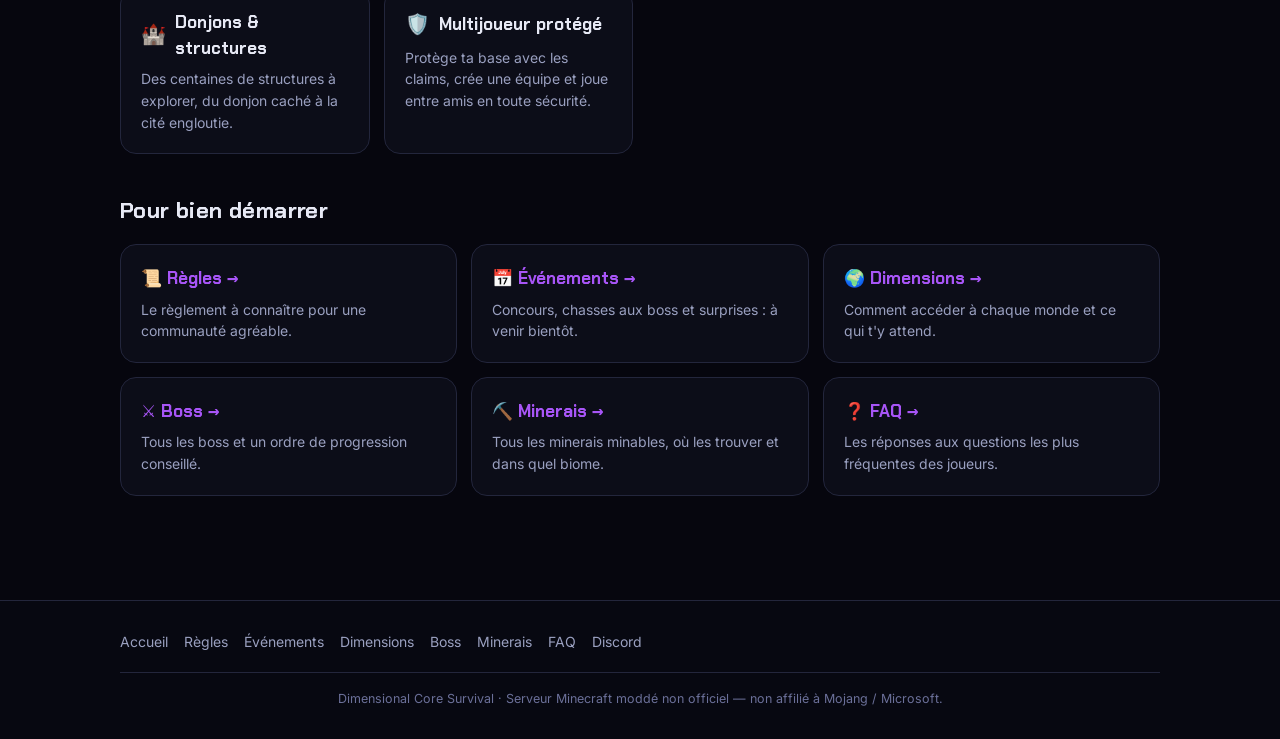
==== commit 53ac644e: "Add files via upload" ====
--- a/index.html
+++ b/index.html
@@ -66,6 +66,7 @@
         <li>Bloqué ? Demande de l'aide sur le <a href="https://discord.gg/F83tMfH5z" target="_blank" rel="noopener">Discord</a>.</li>
       </ol>
       <a class="btn primary" href="modpack.zip" download="Dimensional-Core-Survival.zip" style="margin-top:16px">⬇ Télécharger le modpack</a>
+      <div class="note" style="--accent:#e0457b;margin-top:18px">🕷️ <b>Avis aux arachnophobes :</b> ce modpack n'est <b>pas</b> conçu pour vous — il contient des araignées, parfois bien flippantes. Cela dit, les développeurs de Dimensional sont eux-mêmes arachnophobes… et y jouent quand même. À toi de voir si tu oses !</div>
     </div>
   </section>
 
@@ -86,10 +87,12 @@
   <section class="block section-pad">
     <h2>Pour bien démarrer</h2>
     <div class="grid cols-2">
-      <a class="card" href="dimensions.html" style="text-decoration:none"><h3>🌍 Les dimensions →</h3><p>Comment accéder à chaque monde et ce qui t'y attend.</p></a>
-      <a class="card" href="minerais.html" style="text-decoration:none"><h3>⛏️ Atlas des minerais →</h3><p>Tous les minerais minables, où les trouver et dans quel biome.</p></a>
+      <a class="card" href="regles.html" style="text-decoration:none"><h3>📜 Règles →</h3><p>Le règlement à connaître pour une communauté agréable.</p></a>
+      <a class="card" href="evenements.html" style="text-decoration:none"><h3>📅 Événements →</h3><p>Concours, chasses aux boss et surprises : à venir bientôt.</p></a>
+      <a class="card" href="dimensions.html" style="text-decoration:none"><h3>🌍 Dimensions →</h3><p>Comment accéder à chaque monde et ce qui t'y attend.</p></a>
+      <a class="card" href="boss.html" style="text-decoration:none"><h3>⚔️ Boss →</h3><p>Tous les boss et un ordre de progression conseillé.</p></a>
+      <a class="card" href="minerais.html" style="text-decoration:none"><h3>⛏️ Minerais →</h3><p>Tous les minerais minables, où les trouver et dans quel biome.</p></a>
       <a class="card" href="faq.html" style="text-decoration:none"><h3>❓ FAQ →</h3><p>Les réponses aux questions les plus fréquentes des joueurs.</p></a>
-      <a class="card" href="regles.html" style="text-decoration:none"><h3>📜 Règles →</h3><p>Le règlement à connaître pour une communauté agréable.</p></a>
     </div>
   </section>
 
